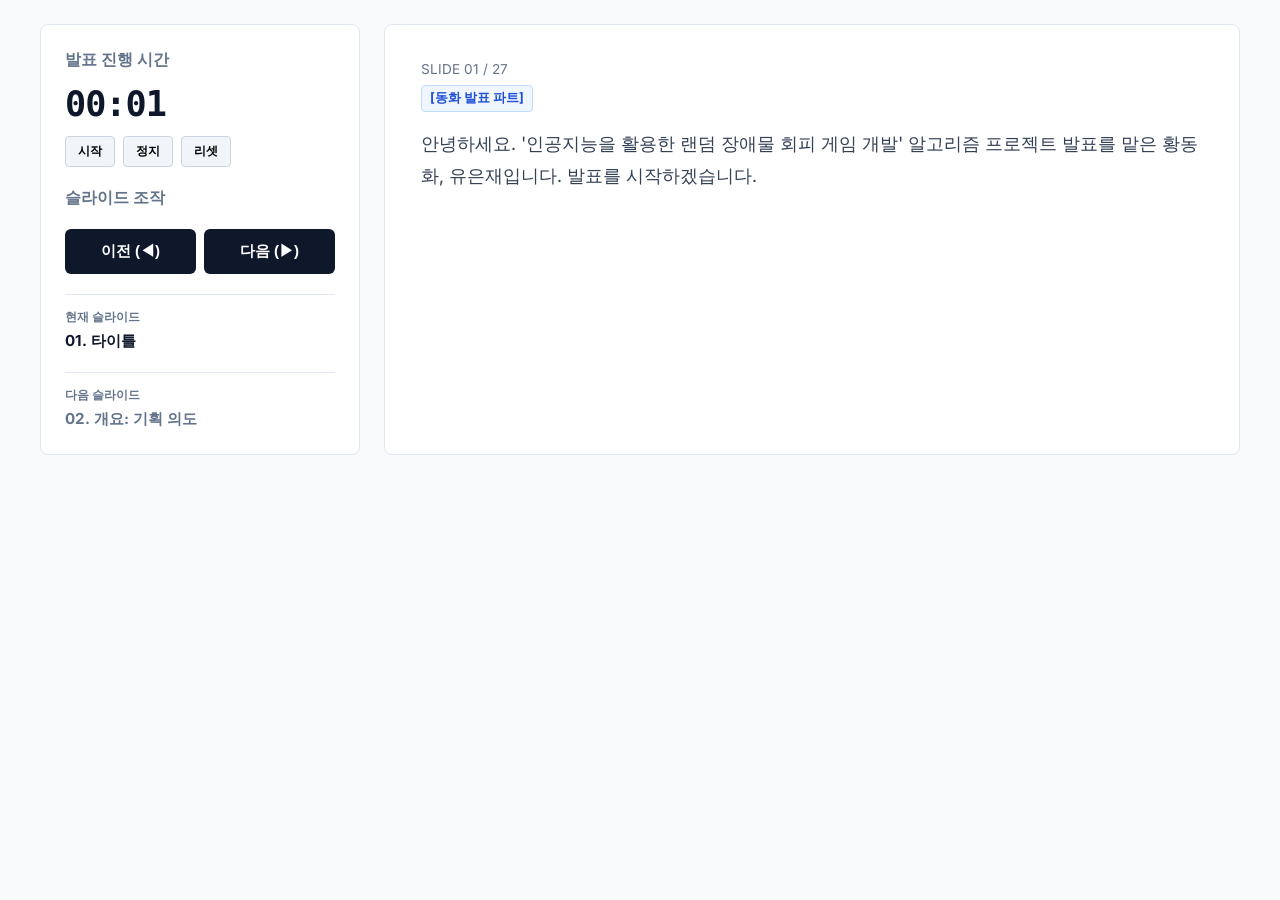
==== presenter.html @ 84d3e699 "feat: add presenter mode with dual-window synchronization and slide script" ====
<!DOCTYPE html>
<html lang="ko">
<head>
    <meta charset="UTF-8">
    <meta name="viewport" content="width=device-width, initial-scale=1.0">
    <title>발표자 모드 (Presenter View) - 2026 알고리즘 프로젝트</title>
    <link rel="stylesheet" href="styles.css">
    <link rel="preconnect" href="https://fonts.googleapis.com">
    <link rel="preconnect" href="https://fonts.gstatic.com" crossorigin>
    <link href="https://fonts.googleapis.com/css2?family=Inter:wght@400;600;700;850&display=swap" rel="stylesheet">
    <style>
        body {
            background-color: #f8fafc;
            color: #0f172a;
            overflow: auto;
            height: auto;
            display: block;
            padding: 24px;
        }
        .presenter-layout {
            display: grid;
            grid-template-columns: 320px 1fr;
            gap: 24px;
            max-width: 1200px;
            margin: 0 auto;
        }
        .control-panel {
            background: #ffffff;
            border: 1px solid #e2e8f0;
            border-radius: 8px;
            padding: 24px;
            position: sticky;
            top: 24px;
            height: fit-content;
        }
        .notes-panel {
            background: #ffffff;
            border: 1px solid #e2e8f0;
            border-radius: 8px;
            padding: 36px;
        }
        .timer-box {
            font-size: 2.2rem;
            font-weight: 850;
            letter-spacing: -1px;
            margin: 12px 0;
            font-family: monospace;
            color: #0f172a;
        }
        .timer-controls {
            display: flex;
            gap: 8px;
            margin-bottom: 20px;
        }
        .timer-btn {
            background: #f1f5f9;
            border: 1px solid #cbd5e1;
            padding: 6px 12px;
            font-size: 0.75rem;
            font-weight: 600;
            border-radius: 4px;
            cursor: pointer;
        }
        .timer-btn:hover {
            background: #e2e8f0;
        }
        .slide-navigator {
            display: grid;
            grid-template-columns: 1fr 1fr;
            gap: 8px;
            margin-top: 20px;
        }
        .nav-btn-pres {
            padding: 12px;
            font-size: 0.95rem;
            font-weight: bold;
            background: #0f172a;
            color: #ffffff;
            border: none;
            border-radius: 6px;
            cursor: pointer;
        }
        .nav-btn-pres:hover {
            background: #1e293b;
        }
        .preview-box {
            margin-top: 20px;
            padding-top: 15px;
            border-top: 1px solid #e2e8f0;
        }
        .preview-title {
            font-size: 0.72rem;
            font-weight: 700;
            color: #64748b;
            text-transform: uppercase;
            margin-bottom: 6px;
        }
        .preview-content {
            font-size: 0.95rem;
            font-weight: 700;
        }
        .speaker-badge {
            display: inline-block;
            padding: 4px 8px;
            border-radius: 4px;
            font-size: 0.8rem;
            font-weight: bold;
            margin-bottom: 15px;
        }
        .badge-donghwa {
            background: #eff6ff;
            color: #1d4ed8;
            border: 1px solid #bfdbfe;
        }
        .badge-eunjae {
            background: #faf5ff;
            color: #6b21a8;
            border: 1px solid #e9d5ff;
        }
        .script-content {
            font-size: 1.15rem;
            line-height: 1.75;
            color: #334155;
            white-space: pre-wrap;
        }
        .script-slide-num {
            font-size: 0.85rem;
            color: #64748b;
            margin-bottom: 8px;
        }
    </style>
</head>
<body>

    <div class="presenter-layout">
        
        <!-- Controls & Timer Panel -->
        <aside class="control-panel">
            <h2 style="font-size: 1rem; color: #64748b;">발표 진행 시간</h2>
            <div class="timer-box" id="elapsed-time">00:00</div>
            <div class="timer-controls">
                <button class="timer-btn" id="start-timer-btn">시작</button>
                <button class="timer-btn" id="stop-timer-btn">정지</button>
                <button class="timer-btn" id="reset-timer-btn">리셋</button>
            </div>

            <h2 style="font-size: 1rem; color: #64748b; margin-top: 20px;">슬라이드 조작</h2>
            <div class="slide-navigator">
                <button class="nav-btn-pres" id="pres-prev-btn">이전 (◀)</button>
                <button class="nav-btn-pres" id="pres-next-btn">다음 (▶)</button>
            </div>

            <div class="preview-box">
                <div class="preview-title">현재 슬라이드</div>
                <div class="preview-content" id="curr-slide-name">01. 타이틀</div>
            </div>
            
            <div class="preview-box">
                <div class="preview-title">다음 슬라이드</div>
                <div class="preview-content" id="next-slide-name" style="color: #64748b;">02. 개요: 기획 의도</div>
            </div>
        </aside>

        <!-- Script / Script Panel -->
        <main class="notes-panel">
            <div class="script-slide-num" id="script-slide-idx">SLIDE 01 / 27</div>
            <div id="speaker-badge-container">
                <span class="speaker-badge badge-donghwa">[동화 발표 파트]</span>
            </div>
            <div class="script-content" id="speaker-script">
                대본을 읽어오는 중입니다...
            </div>
        </main>

    </div>

    <script>
        // Slides titles and speaker notes mapping
        const slideNotes = [
            {
                title: "01. 타이틀",
                speaker: "동화",
                script: "안녕하세요. '인공지능을 활용한 랜덤 장애물 회피 게임 개발' 알고리즘 프로젝트 발표를 맡은 황동화, 유은재입니다. 발표를 시작하겠습니다."
            },
            {
                title: "02. 개요: 기획 의도",
                speaker: "은재",
                script: "본 프로젝트는 학교 일상에서 영감을 얻었습니다. 많은 학생들이 붐비는 복도를 뚫고 목적지인 급식실로 달려가는 3D 러닝 회피 게임을 기획하게 되었습니다."
            },
            {
                title: "03. 개요: 메인 테마",
                speaker: "은재",
                script: "게임의 메인 기믹은 확률 기반으로 동작하는 NPC 학생들입니다. 고정형 장애물이 설치된 단조로운 레이스와 달리 실시간으로 횡단 경로를 틀어 플레이어의 주행을 가로막는 특징이 있습니다."
            },
            {
                title: "04. 개요: 선정 이유",
                speaker: "동화",
                script: "저희가 평소 좋아하고 즐겼던 '쿠키런'의 속도감 있는 스피드 제어감을 3D 환경에서 재현하고자 했습니다. 또한 비교적 공간 디자인 난이도가 익숙한 실제 학교 빌딩 구조를 모티브 삼아 친밀감을 올렸습니다."
            },
            {
                title: "05. 개요: 인게임 샷",
                speaker: "동화",
                script: "실제 구현된 3D 씬 빌드 샷입니다. 속도가 가속될수록 카메라 시야각(FOV)을 부드럽게 팽창시켜 씬 내에서의 극적인 속도감을 끌어냈습니다."
            },
            {
                title: "06. 설계: 모듈 구조",
                speaker: "은재",
                script: "전체 시스템 구조도입니다. 개발 결합도를 과감히 낮춰, 각 동작 모듈(플레이어 제어, NPC AI, 카메라 쉐이크, 파일 세이브)이 이벤트를 통해 비동기로 상호작용하도록 설계했습니다."
            },
            {
                title: "07. 설계: 주요 시스템",
                speaker: "동화",
                script: "플레이어 컨트롤러는 감도 값에 마우스 축을 연동했고, 볼륨 감도 등은 PlayerPrefs에 영구 저장되게 래핑했습니다. 카메라 역시 플레이어 속도를 관찰하여 FOV 가감속을 유연히 처리합니다."
            },
            {
                title: "08. 설계: 로직 흐름",
                speaker: "은재",
                script: "실제 전체 프레임 구동 로직입니다. 씬 내 설정창 UI가 활성화되어 있는 동안에는 사용자의 좌우/점프 인풋 입력을 차단해 안정성을 높였습니다."
            },
            {
                title: "09. 구조: 타이머 관리",
                speaker: "은재",
                script: "무거운 유한상태머신(FSM) 모듈을 정의하지 않았습니다. 대신 무적 시간이나 감속 디버프 주기를 float 변수로 매 프레임 deltaTime을 차감해 연산 연산 부담을 최소화했습니다."
            },
            {
                title: "10. 구조: AABB 충돌",
                speaker: "동화",
                script: "좌우 정렬된 3D 정육면체 충돌 판정인 AABB 기법을 탑재한 Unity BoxCollider를 적극 활용했습니다. 플레이어와 NPC 학생 간의 정확한 중첩 오버랩 연산을 실시간 수행합니다."
            },
            {
                title: "11. 구조: 가중치 행동 선택",
                speaker: "은재",
                script: "NPC들의 불규칙 무작위 배회를 위해 확률 가중치 행동 선택 방식을 적용했습니다. 특정 타이머 만료 주기에 다다를 때마다 내부 난수를 생성해 직진, 멈춤, 좌회전, 우회전 행동을 확률에 의거해 연산합니다."
            },
            {
                title: "12. 구조: 선형 보간 (Lerp)",
                speaker: "은재",
                script: "목표 좌표가 갱신됐을 때 적 오브젝트가 워프(텔레포트)되는 어색한 움직임을 개선하기 위해 Vector3.Lerp를 매 프레임 보간하여 부드럽고 자연스럽게 활보하도록 평활화했습니다."
            },
            {
                title: "13. 알고리즘: BFS 개요",
                speaker: "은재",
                script: "NPC가 복도 끝 사물함이나 방 벽 등의 벽면에 막혀 가만히 멈춰 서 있는 오작동을 차단하기 위해 격자 상에서 목적지까지 최단 경로를 우회해 탐색하는 BFS 알고리즘을 뼈대로 삼았습니다."
            },
            {
                title: "14. 알고리즘: 좌표 변환",
                speaker: "은재",
                script: "3D 월드 상의 실수형 벡터를 WorldToCell 정수형 인덱스로 매핑해 BFS를 연산한 다음, 산출된 최단경로 좌표들을 다시 CellToWorld를 이용해 월드 실수 waypoint로 되돌려 주행합니다."
            },
            {
                title: "15. 알고리즘: 다이어그램",
                speaker: "은재",
                script: "복도의 벽 인덱스를 bfsObstacles에 사전 등록하여 큐에 인접 노드를 집어넣는 도중 충돌 벽면을 스스로 인식하고 비껴 나가는 BFS 알고리즘의 진행 양상을 묘사한 흐름도입니다."
            },
            {
                title: "16. BFS 시뮬레이션",
                speaker: "은재",
                script: "실제 유니티 C# BFS 로직과 완전히 정렬되도록 작성한 실시간 자바스크립트 BFS 길찾기 시뮬레이션입니다. 목표를 재설정하면 장애물 벽을 피해 실시간으로 경로를 구축해 나가는 모습을 볼 수 있습니다."
            },
            {
                title: "17. 코드: Obstacle.cs",
                speaker: "은재",
                script: "Obstacle.cs 스크립트의 BFS 구현 부분입니다. 선입선출 구조의 큐(Queue)와 부모 추적용 Dictionary를 매칭하여 최단 경로 역추적 루프를 안정적으로 완결지었습니다."
            },
            {
                title: "18. 코드: Spawner.cs",
                speaker: "은재",
                script: "스포너 소스입니다. IsFarEnough 계산을 태워 새로이 스폰될 NPC 좌표와 이미 기존에 씬 내에 안착한 NPC들의 거리 제곱(sqrMagnitude)을 비교해 지나치게 오밀조밀 모이지 않게 차단합니다."
            },
            {
                title: "19. 코드: Player.cs",
                speaker: "동화",
                script: "플레이어 제어부 소스입니다. 충돌 시 hitCooldownTimer를 가동하여 연쇄 충돌 다단 피격을 원천 방지하고, 피격 충돌 시 카메라 진동 연출 함수를 호출하도록 결합했습니다."
            },
            {
                title: "20. 코드: FollowCamera.cs",
                speaker: "동화",
                script: "카메라 쉐이크 소스입니다. 단순 랜덤 오프셋은 미려하지 못하므로, 수학적으로 파동이 연속되는 PerlinNoise를 x, y 축에 조합해 타격 시 강하고 부드러운 카메라 진동 효과를 얻었습니다."
            },
            {
                title: "21. 카메라/피격 연출",
                speaker: "동화",
                script: "카메라 연출 테스트 샌드박스입니다. 가로 슬라이더를 올리면 시야각이 조절되는 입체적인 원근 스케일링을 미리 볼 수 있으며 충돌 트리거를 구동해 PerlinNoise 스크린 쉐이킹을 체험할 수 있습니다."
            },
            {
                title: "22. 분석: 동적 LERP",
                speaker: "은재",
                script: "알고리즘 분석 결과입니다. 무작위 타겟 가중치에 매끄러운 선형 LERP 보간을 가미한 결과, NPC 학생들이 플레이어가 달리는 메인 복도 한가운데로 불쑥 끼어드는 고도의 심리 주행 패턴을 완성했습니다."
            },
            {
                title: "23. 분석: 리플레이 가치",
                speaker: "은재",
                script: "게임 오버되어 스테이지를 리셋할 때마다 수십 개 NPC의 동작 루트가 실시간 다르게 재생성되므로, 주행 라인을 통째로 외워서 클리어하는 암기식 주행 지루함을 없애고 리플레이 가치를 높였습니다."
            },
            {
                title: "24. 분석: 플로우차트",
                speaker: "은재",
                script: "전체 프로그램 구동 플로우 차트입니다. 인풋 센싱부터 시작해 가속도, 피격 감속, 충돌, 라이프 감소, 사망 코루틴까지 엄밀하게 제어 흐름이 순환됩니다."
            },
            {
                title: "25. 소감: 팀원 소감",
                speaker: "은재/동화",
                script: "유은재: 유니티 3D 맵 빌드 공간 구조와 컴포넌트 생태계를 배운 유익한 시간이었습니다.\n황동화: 3D 캐릭터 모델과 복합 Animator 상태들이 코드와 맞물려 자연스레 CrossFade 연출을 뽑아내는 실체가 매우 신기했습니다."
            },
            {
                title: "26. 소감: 역할 분담",
                speaker: "동화/은재",
                script: "황동화는 맵 디자인 빌드와 플레이어 및 카메라 컨트롤러 쉐이크 물리 연산 코드를, 유은재는 맵 디자인 및 NPC BFS 최단 경로 알고리즘, 세이브 시스템, 그리고 최종 보고서 기술문서 구축을 완결했습니다."
            },
            {
                title: "27. 부록: AI 활용 & 저장소",
                speaker: "동화",
                script: "마우스 방향 회전 보정 및 유니티 Animator의 루트 모션 오버라이드 각도 버그 등 분석적인 디버깅 국면에서 AI의 탐색력을 큰 보조로 활용했습니다. 이상으로 발표를 마치겠습니다. 감사합니다."
            }
        ];

        // Communication channel
        const channel = new BroadcastChannel('presentation_channel');
        let currentSlideIdx = 0;

        function updatePresenterSlide(index) {
            if (index < 0 || index >= slideNotes.length) return;
            currentSlideIdx = index;
            
            const currentSlide = slideNotes[index];
            const nextSlide = slideNotes[index + 1] || { title: "발표 종료", speaker: "-", script: "-" };
            
            // UI updates
            document.getElementById('script-slide-idx').textContent = `SLIDE ${String(index + 1).padStart(2, '0')} / ${slideNotes.length}`;
            document.getElementById('curr-slide-name').textContent = currentSlide.title;
            document.getElementById('next-slide-name').textContent = nextSlide.title;
            document.getElementById('speaker-script').textContent = currentSlide.script;
            
            // Speaker badge update
            const badgeContainer = document.getElementById('speaker-badge-container');
            badgeContainer.innerHTML = '';
            
            const speakers = currentSlide.speaker.split('/');
            speakers.forEach(sp => {
                const badge = document.createElement('span');
                badge.className = `speaker-badge ${sp === '동화' ? 'badge-donghwa' : 'badge-eunjae'}`;
                badge.textContent = `[${sp} 발표 파트]`;
                badgeContainer.appendChild(badge);
            });
        }

        // Listener for change slide broadcasts from the main deck
        channel.onmessage = (event) => {
            if (event.data && typeof event.data.slideIndex === 'number') {
                updatePresenterSlide(event.data.slideIndex);
            }
        };

        // Click nav controls (Send messages back to the main deck window)
        document.getElementById('pres-prev-btn').addEventListener('click', () => {
            channel.postMessage({ action: 'prev' });
        });

        document.getElementById('pres-next-btn').addEventListener('click', () => {
            channel.postMessage({ action: 'next' });
        });

        // Keyboard navigation support in Presenter Window
        document.addEventListener('keydown', (e) => {
            if (e.key === 'ArrowRight' || e.key === ' ' || e.key === 'PageDown') {
                channel.postMessage({ action: 'next' });
            } else if (e.key === 'ArrowLeft' || e.key === 'PageUp') {
                channel.postMessage({ action: 'prev' });
            }
        });

        // Timer System
        let timerStart = 0;
        let timerInterval = null;
        let elapsed = 0;

        function startTimer() {
            if (timerInterval) return;
            timerStart = Date.now() - elapsed;
            timerInterval = setInterval(() => {
                elapsed = Date.now() - timerStart;
                const totalSec = Math.floor(elapsed / 1000);
                const min = Math.floor(totalSec / 60);
                const sec = totalSec % 60;
                document.getElementById('elapsed-time').textContent = 
                    `${String(min).padStart(2, '0')}:${String(sec).padStart(2, '0')}`;
            }, 250);
        }

        function stopTimer() {
            clearInterval(timerInterval);
            timerInterval = null;
        }

        function resetTimer() {
            stopTimer();
            elapsed = 0;
            document.getElementById('elapsed-time').textContent = "00:00";
        }

        document.getElementById('start-timer-btn').addEventListener('click', startTimer);
        document.getElementById('stop-timer-btn').addEventListener('click', stopTimer);
        document.getElementById('reset-timer-btn').addEventListener('click', resetTimer);

        // Initial setup request to main slide deck
        channel.postMessage({ action: 'request_current' });

        // Default start slide 1
        updatePresenterSlide(0);
        startTimer();
    </script>
</body>
</html>
---- styles.css ----
:root {
    --bg-dark: #f8fafc;
    --bg-panel: #ffffff;
    --bg-card: #ffffff;
    --border-color: #e2e8f0;
    --border-glow: #cbd5e1;
    --text-primary: #0f172a;
    --text-secondary: #334155;
    --text-muted: #64748b;
    --accent-cyan: #0284c7;
    --accent-blue: #2563eb;
    --accent-purple: #7c3aed;
    --accent-red: #dc2626;
    --accent-gold: #d97706;
    --gradient-primary: linear-gradient(135deg, #2563eb 0%, #0284c7 100%);
    --gradient-purple: linear-gradient(135deg, #7c3aed 0%, #a855f7 100%);
    --font-family: 'Inter', -apple-system, BlinkMacSystemFont, 'Segoe UI', Roboto, sans-serif;
}

* {
    margin: 0;
    padding: 0;
    box-sizing: border-box;
}

body {
    background-color: var(--bg-dark);
    color: var(--text-primary);
    font-family: var(--font-family);
    overflow: hidden;
    height: 100vh;
    display: flex;
}

/* Layout */
.app-container {
    display: flex;
    width: 100vw;
    height: 100vh;
    position: relative;
}

/* Sidebar slide selector list */
.sidebar {
    width: 280px;
    background: var(--bg-panel);
    border-right: 1px solid var(--border-color);
    display: flex;
    flex-direction: column;
    z-index: 10;
    transition: transform 0.3s ease;
}

.sidebar.hidden {
    transform: translateX(-280px);
    position: absolute;
}

.sidebar-header {
    padding: 24px;
    border-bottom: 1px solid var(--border-color);
}

.sidebar-title {
    font-size: 1.1rem;
    font-weight: 800;
    color: var(--text-primary);
    letter-spacing: -0.3px;
}

.sidebar-subtitle {
    font-size: 0.78rem;
    color: var(--text-muted);
    margin-top: 4px;
}

.slide-list {
    flex: 1;
    overflow-y: auto;
    padding: 12px;
}

.slide-item {
    display: flex;
    align-items: center;
    padding: 10px 12px;
    border-radius: 6px;
    cursor: pointer;
    margin-bottom: 4px;
    transition: all 0.15s ease;
    border: 1px solid transparent;
}

.slide-item:hover {
    background: #f1f5f9;
}

.slide-item.active {
    background: #f1f5f9;
    border-color: var(--border-color);
}

.slide-item-num {
    font-size: 0.75rem;
    font-weight: 700;
    color: var(--text-muted);
    width: 22px;
    height: 22px;
    border-radius: 4px;
    background: #e2e8f0;
    display: flex;
    align-items: center;
    justify-content: center;
    margin-right: 12px;
}

.slide-item.active .slide-item-num {
    background: var(--text-primary);
    color: #ffffff;
}

.slide-item-title {
    font-size: 0.85rem;
    font-weight: 500;
    color: var(--text-secondary);
    white-space: nowrap;
    overflow: hidden;
    text-overflow: ellipsis;
    flex: 1;
}

.slide-item.active .slide-item-title {
    color: var(--text-primary);
    font-weight: 600;
}

.sidebar-footer {
    padding: 16px 24px;
    border-top: 1px solid var(--border-color);
    font-size: 0.75rem;
    color: var(--text-muted);
    display: flex;
    justify-content: space-between;
}

/* Presentation Main Area */
.presentation-area {
    flex: 1;
    display: flex;
    flex-direction: column;
    position: relative;
    overflow: hidden;
}

.presentation-header {
    height: 60px;
    padding: 0 40px;
    display: flex;
    align-items: center;
    justify-content: space-between;
    border-bottom: 1px solid var(--border-color);
    background: #ffffff;
    z-index: 5;
}

.header-left {
    display: flex;
    align-items: center;
    gap: 12px;
}

.toggle-sidebar-btn {
    background: none;
    border: none;
    color: var(--text-secondary);
    cursor: pointer;
    font-size: 1.1rem;
    padding: 6px;
    border-radius: 4px;
    transition: all 0.15s;
    display: flex;
    align-items: center;
}

.toggle-sidebar-btn:hover {
    background: #f1f5f9;
    color: var(--text-primary);
}

.presentation-title {
    font-size: 0.9rem;
    font-weight: 600;
    color: var(--text-primary);
}

.header-right {
    display: flex;
    align-items: center;
    gap: 8px;
}

.header-btn {
    background: #ffffff;
    border: 1px solid var(--border-color);
    color: var(--text-secondary);
    padding: 6px 12px;
    border-radius: 6px;
    font-size: 0.8rem;
    font-weight: 600;
    cursor: pointer;
    transition: all 0.15s;
    display: flex;
    align-items: center;
    gap: 6px;
}

.header-btn:hover {
    background: #f8fafc;
    color: var(--text-primary);
    border-color: #cbd5e1;
}

.header-btn.active {
    background: var(--text-primary);
    color: #ffffff;
    border: none;
}

/* Slides Content Container */
.slides-container {
    flex: 1;
    position: relative;
    display: flex;
    align-items: center;
    justify-content: center;
    padding: 40px;
}

.slide {
    position: absolute;
    width: 100%;
    height: 100%;
    max-width: 1000px;
    max-height: 560px;
    background: #ffffff;
    border: 1px solid var(--border-color);
    border-radius: 12px;
    display: flex;
    flex-direction: column;
    padding: 48px;
    opacity: 0;
    pointer-events: none;
    transform: scale(0.985);
    transition: all 0.25s ease-out;
    box-shadow: 0 4px 24px rgba(15, 23, 42, 0.04);
    overflow: hidden;
}

.slide.active {
    opacity: 1;
    pointer-events: auto;
    transform: scale(1);
}

/* Slide Header & Titles */
.slide-header {
    margin-bottom: 24px;
}

.slide-category {
    font-size: 0.72rem;
    font-weight: 700;
    color: var(--accent-blue);
    text-transform: uppercase;
    letter-spacing: 1.5px;
    margin-bottom: 6px;
    display: inline-block;
}

.slide-title {
    font-size: 2rem;
    font-weight: 800;
    color: var(--text-primary);
    letter-spacing: -0.5px;
    line-height: 1.25;
}

.slide-subtitle-desc {
    font-size: 1rem;
    color: var(--text-secondary);
    margin-top: 6px;
}

/* Common Layout Helpers inside slides */
.grid-2 {
    display: grid;
    grid-template-columns: 1fr 1fr;
    gap: 36px;
    align-items: center;
    height: 100%;
}

.grid-3 {
    display: grid;
    grid-template-columns: 1fr 1fr 1fr;
    gap: 20px;
    height: 100%;
}

.flex-center {
    display: flex;
    flex-direction: column;
    justify-content: center;
    align-items: center;
    text-align: center;
    height: 100%;
}

/* Slide Cover Specific */
.cover-layout {
    display: flex;
    flex-direction: column;
    justify-content: space-between;
    height: 100%;
}

.cover-header {
    display: flex;
    align-items: center;
    justify-content: space-between;
    border-bottom: 1px solid var(--border-color);
    padding-bottom: 16px;
}

.cover-badge {
    border: 1px solid var(--text-primary);
    padding: 4px 10px;
    border-radius: 4px;
    font-size: 0.72rem;
    font-weight: 700;
    color: var(--text-primary);
    text-transform: uppercase;
}

.cover-body {
    margin: 50px 0;
}

.cover-title {
    font-size: 3rem;
    font-weight: 850;
    line-height: 1.2;
    color: var(--text-primary);
    letter-spacing: -1px;
}

.cover-subtitle {
    font-size: 1.35rem;
    font-weight: 500;
    margin-top: 12px;
    color: var(--text-secondary);
}

.cover-footer {
    display: flex;
    justify-content: space-between;
    align-items: flex-end;
    border-top: 1px solid var(--border-color);
    padding-top: 20px;
}

.author-info {
    display: flex;
    gap: 32px;
}

.author-box {
    display: flex;
    flex-direction: column;
    gap: 2px;
}

.author-role {
    font-size: 0.65rem;
    text-transform: uppercase;
    color: var(--text-muted);
    letter-spacing: 0.5px;
}

.author-name {
    font-size: 0.95rem;
    font-weight: 700;
    color: var(--text-primary);
}

/* Spacious, clean paragraphs & concepts */
.clean-concept-box {
    padding: 4px 0;
}

.clean-concept-title {
    font-size: 1.25rem;
    font-weight: 700;
    color: var(--text-primary);
    margin-bottom: 10px;
}

.clean-concept-text {
    font-size: 1rem;
    line-height: 1.6;
    color: var(--text-secondary);
}

.clean-quote-box {
    border-left: 3px solid var(--text-primary);
    padding: 12px 20px;
    background: #f8fafc;
    border-radius: 0 6px 6px 0;
    margin-top: 16px;
    font-size: 0.95rem;
    line-height: 1.5;
    color: var(--text-secondary);
}

/* Info card styling adjustments for space */
.info-card {
    background: var(--bg-card);
    border: 1px solid var(--border-color);
    border-radius: 8px;
    padding: 24px;
}

.info-card-header {
    display: flex;
    align-items: center;
    gap: 10px;
    margin-bottom: 12px;
}

.info-card-icon {
    width: 36px;
    height: 36px;
    border-radius: 6px;
    background: #f1f5f9;
    display: flex;
    align-items: center;
    justify-content: center;
    color: var(--text-primary);
    font-size: 1.1rem;
    font-weight: bold;
}

.icon-purple, .icon-gold, .icon-red {
    background: #f1f5f9;
    color: var(--text-primary);
}

.info-card-title {
    font-size: 1.05rem;
    font-weight: 700;
}

.info-card-desc {
    font-size: 0.9rem;
    color: var(--text-secondary);
    line-height: 1.5;
}

/* Code viewer */
.code-viewer {
    display: flex;
    flex-direction: column;
    background: #f8fafc;
    border: 1px solid var(--border-color);
    border-radius: 8px;
    height: 100%;
    overflow: hidden;
}

.code-tabs {
    display: flex;
    background: #f1f5f9;
    border-bottom: 1px solid var(--border-color);
    padding: 0 8px;
}

.code-tab {
    background: none;
    border: none;
    color: var(--text-muted);
    padding: 10px 14px;
    font-size: 0.72rem;
    font-weight: 600;
    cursor: pointer;
    border-bottom: 2px solid transparent;
    transition: all 0.1s;
    font-family: monospace;
}

.code-tab:hover {
    color: var(--text-primary);
}

.code-tab.active {
    color: var(--text-primary);
    border-bottom-color: var(--text-primary);
}

.code-container {
    flex: 1;
    overflow: auto;
    padding: 16px;
    font-family: 'Consolas', 'Courier New', Courier, monospace;
    font-size: 0.78rem;
    line-height: 1.45;
}

.code-container pre {
    margin: 0;
    white-space: pre-wrap;
    word-break: break-all;
}

.code-highlight {
    color: #0f172a;
}

.code-keyword { color: #0550ae; font-weight: 600; }
.code-type { color: #cf222e; }
.code-method { color: #8250df; }
.code-comment { color: #6e7781; font-style: italic; }
.code-string { color: #0a3069; }
.code-number { color: #0550ae; }

.code-annotation {
    background: #f8fafc;
    border-left: 3px solid var(--text-primary);
    padding: 14px 18px;
    border-radius: 0 6px 6px 0;
    font-size: 0.9rem;
    line-height: 1.5;
    color: var(--text-secondary);
}

.code-annotation strong {
    color: var(--text-primary);
}

/* Bullet list */
.bullet-list {
    list-style: none;
}

.bullet-list li {
    position: relative;
    padding-left: 20px;
    margin-bottom: 14px;
    font-size: 0.95rem;
    line-height: 1.5;
    color: var(--text-secondary);
}

.bullet-list li strong {
    color: var(--text-primary);
    display: inline;
    font-weight: 700;
}

.bullet-list li strong::after {
    content: " — ";
    color: var(--text-muted);
}

.bullet-list li::before {
    content: "";
    position: absolute;
    left: 0;
    top: 7px;
    width: 6px;
    height: 6px;
    border-radius: 50%;
    background: var(--text-primary);
}

.bullet-list.purple li::before {
    background: var(--text-primary);
}

/* Slide Visual image */
.slide-visual-wrapper {
    width: 100%;
    height: 100%;
    max-height: 380px;
    border-radius: 8px;
    overflow: hidden;
    border: 1px solid var(--border-color);
    position: relative;
    background: #f8fafc;
}

.slide-image {
    width: 100%;
    height: 100%;
    object-fit: cover;
}

.image-overlay-caption {
    position: absolute;
    bottom: 0;
    left: 0;
    width: 100%;
    padding: 12px 16px;
    background: linear-gradient(transparent, rgba(15, 23, 42, 0.85));
    font-size: 0.8rem;
    color: #ffffff;
}

/* Interactive Simulator: BFS Grid */
.sim-container {
    background: #ffffff;
    border: 1px solid var(--border-color);
    border-radius: 12px;
    padding: 16px;
    display: flex;
    flex-direction: column;
    height: 100%;
    position: relative;
}

.sim-controls {
    display: flex;
    flex-wrap: wrap;
    gap: 8px;
    margin-bottom: 12px;
    align-items: center;
}

.sim-btn {
    background: #ffffff;
    border: 1px solid var(--border-color);
    color: var(--text-primary);
    padding: 6px 14px;
    border-radius: 4px;
    font-size: 0.78rem;
    cursor: pointer;
    font-weight: 600;
    transition: all 0.1s;
    display: flex;
    align-items: center;
    gap: 4px;
}

.sim-btn:hover {
    background: #f8fafc;
    border-color: #cbd5e1;
}

.sim-btn.primary {
    background: var(--text-primary);
    color: #ffffff;
    border: none;
}

.sim-btn.primary:hover {
    background: #1e293b;
}

.sim-canvas-wrapper {
    flex: 1;
    position: relative;
    border-radius: 6px;
    overflow: hidden;
    border: 1px solid var(--border-color);
    background: #f8fafc;
    min-height: 280px;
}

.sim-canvas {
    width: 100%;
    height: 100%;
    display: block;
}

.sim-status {
    position: absolute;
    bottom: 8px;
    left: 8px;
    background: rgba(15, 23, 42, 0.9);
    padding: 4px 10px;
    border-radius: 4px;
    font-size: 0.72rem;
    font-family: monospace;
    color: #ffffff;
}

/* Interactive Simulator: Camera zoom & shake */
.camera-sim-wrapper {
    display: flex;
    flex-direction: column;
    gap: 16px;
    height: 100%;
    justify-content: center;
}

.camera-screen-box {
    width: 100%;
    height: 240px;
    background: #f8fafc;
    border-radius: 12px;
    border: 1px solid var(--border-color);
    position: relative;
    overflow: hidden;
    display: flex;
    align-items: center;
    justify-content: center;
}

.camera-screen-content {
    width: 100%;
    height: 100%;
    position: relative;
    display: flex;
    align-items: center;
    justify-content: center;
    transition: transform 0.05s ease;
}

.speed-lines {
    position: absolute;
    width: 100%;
    height: 100%;
    top: 0;
    left: 0;
    pointer-events: none;
    opacity: 0;
    transition: opacity 0.3s ease;
    background: radial-gradient(circle, transparent 40%, rgba(15,23,42,0.03) 70%, rgba(15,23,42,0.08) 100%);
}

.camera-hud {
    position: absolute;
    top: 12px;
    left: 12px;
    font-family: monospace;
    font-size: 0.72rem;
    color: var(--text-primary);
    display: flex;
    flex-direction: column;
    gap: 2px;
    background: #ffffff;
    padding: 4px 8px;
    border-radius: 4px;
    border: 1px solid var(--border-color);
}

.camera-hud-item span {
    font-weight: 700;
}

.camera-hearts {
    position: absolute;
    top: 12px;
    right: 12px;
    display: flex;
    gap: 4px;
}

.heart-icon {
    width: 16px;
    height: 16px;
    background: #ef4444;
    clip-path: path('M12 4.419c-2.826-5.695-11.999-4.064-11.999 3.27 0 7.27 9.903 10.938 11.999 12.311 2.096-1.373 11.999-5.041 11.999-12.311 0-7.334-9.173-8.965-11.999-3.27z');
    transform: scale(0.7);
    transform-origin: center;
    transition: all 0.2s ease;
}

.heart-icon.lost {
    background: #e2e8f0;
}

.camera-scene-elements {
    display: flex;
    flex-direction: column;
    align-items: center;
    gap: 15px;
    transform: perspective(300px) rotateX(40deg) scale(1.1);
    transform-origin: center;
    transition: transform 0.4s ease;
}

.camera-track {
    width: 180px;
    height: 300px;
    background: #f1f5f9;
    border-left: 2px solid var(--text-primary);
    border-right: 2px solid var(--text-primary);
    position: absolute;
    bottom: -60px;
    display: flex;
    justify-content: center;
    overflow: hidden;
}

.camera-player {
    width: 24px;
    height: 24px;
    background: var(--text-primary);
    border-radius: 50%;
    position: absolute;
    bottom: 50px;
    z-index: 2;
    transition: all 0.2s;
}

.camera-obstacle-obj {
    width: 20px;
    height: 20px;
    background: #cbd5e1;
    border: 2px solid var(--text-primary);
    border-radius: 4px;
    position: absolute;
    top: 40px;
    animation: obstacleFly 2s infinite linear;
}

@keyframes obstacleFly {
    0% { top: -20px; transform: scale(0.4); }
    100% { top: 230px; transform: scale(1.2); }
}

.cam-slider-group {
    display: flex;
    flex-direction: column;
    gap: 6px;
    width: 100%;
}

.cam-slider-label {
    display: flex;
    justify-content: space-between;
    font-size: 0.82rem;
    color: var(--text-secondary);
}

.cam-slider {
    width: 100%;
    height: 4px;
    border-radius: 2px;
    outline: none;
    -webkit-appearance: none;
    background: #e2e8f0;
}

.cam-slider::-webkit-slider-thumb {
    -webkit-appearance: none;
    width: 16px;
    height: 16px;
    border-radius: 50%;
    background: var(--text-primary);
    cursor: pointer;
}

/* Controls Navigation Panel */
.navigation-controls {
    height: 72px;
    border-top: 1px solid var(--border-color);
    background: #ffffff;
    display: flex;
    align-items: center;
    justify-content: space-between;
    padding: 0 40px;
    z-index: 5;
}

.nav-buttons {
    display: flex;
    gap: 8px;
}

.nav-btn {
    background: #ffffff;
    border: 1px solid var(--border-color);
    color: var(--text-primary);
    width: 42px;
    height: 42px;
    border-radius: 50%;
    display: flex;
    align-items: center;
    justify-content: center;
    cursor: pointer;
    font-size: 1rem;
    transition: all 0.15s ease;
}

.nav-btn:hover {
    background: #f8fafc;
    border-color: #cbd5e1;
}

.nav-btn:active {
    transform: scale(0.96);
}

.nav-progress-container {
    flex: 1;
    max-width: 400px;
    display: flex;
    flex-direction: column;
    align-items: center;
    gap: 6px;
}

.nav-progress-bar-bg {
    width: 100%;
    height: 3px;
    background: #e2e8f0;
    border-radius: 2px;
    overflow: hidden;
}

.nav-progress-bar-fill {
    height: 100%;
    width: 0%;
    background: var(--text-primary);
    border-radius: 2px;
    transition: width 0.2s ease;
}

.nav-slide-counter {
    font-size: 0.78rem;
    color: var(--text-muted);
    font-weight: 600;
}

.floating-actions {
    display: flex;
    gap: 6px;
}

/* Tooltips */
[data-tooltip] {
    position: relative;
}

[data-tooltip]::after {
    content: attr(data-tooltip);
    position: absolute;
    bottom: 125%;
    left: 50%;
    transform: translateX(-50%) scale(0.97);
    background: #0f172a;
    color: #ffffff;
    padding: 6px 10px;
    border-radius: 4px;
    font-size: 0.7rem;
    white-space: nowrap;
    opacity: 0;
    pointer-events: none;
    transition: all 0.1s ease;
}

[data-tooltip]:hover::after {
    opacity: 1;
    transform: translateX(-50%) scale(1);
}

@media (max-width: 900px) {
    .sidebar {
        position: absolute;
        left: 0;
        top: 0;
        bottom: 0;
        transform: translateX(-100%);
    }
    .sidebar.visible {
        transform: translateX(0);
    }
    .grid-2 {
        grid-template-columns: 1fr;
        gap: 16px;
        overflow-y: auto;
    }
    .grid-3 {
        grid-template-columns: 1fr;
    }
    .slide {
        padding: 24px;
        max-height: 85vh;
    }
}

/* Fullscreen Mode Overrides */
.presentation-area:fullscreen {
    background-color: #ffffff;
}

.presentation-area:fullscreen .presentation-header,
.presentation-area:fullscreen .navigation-controls {
    display: none;
}

.presentation-area:fullscreen .slides-container {
    padding: 0;
    width: 100vw;
    height: 100vh;
}

.presentation-area:fullscreen .slide {
    max-width: 100vw;
    max-height: 100vh;
    width: 100vw;
    height: 100vh;
    border-radius: 0;
    border: none;
    box-shadow: none;
    padding: 80px;
}
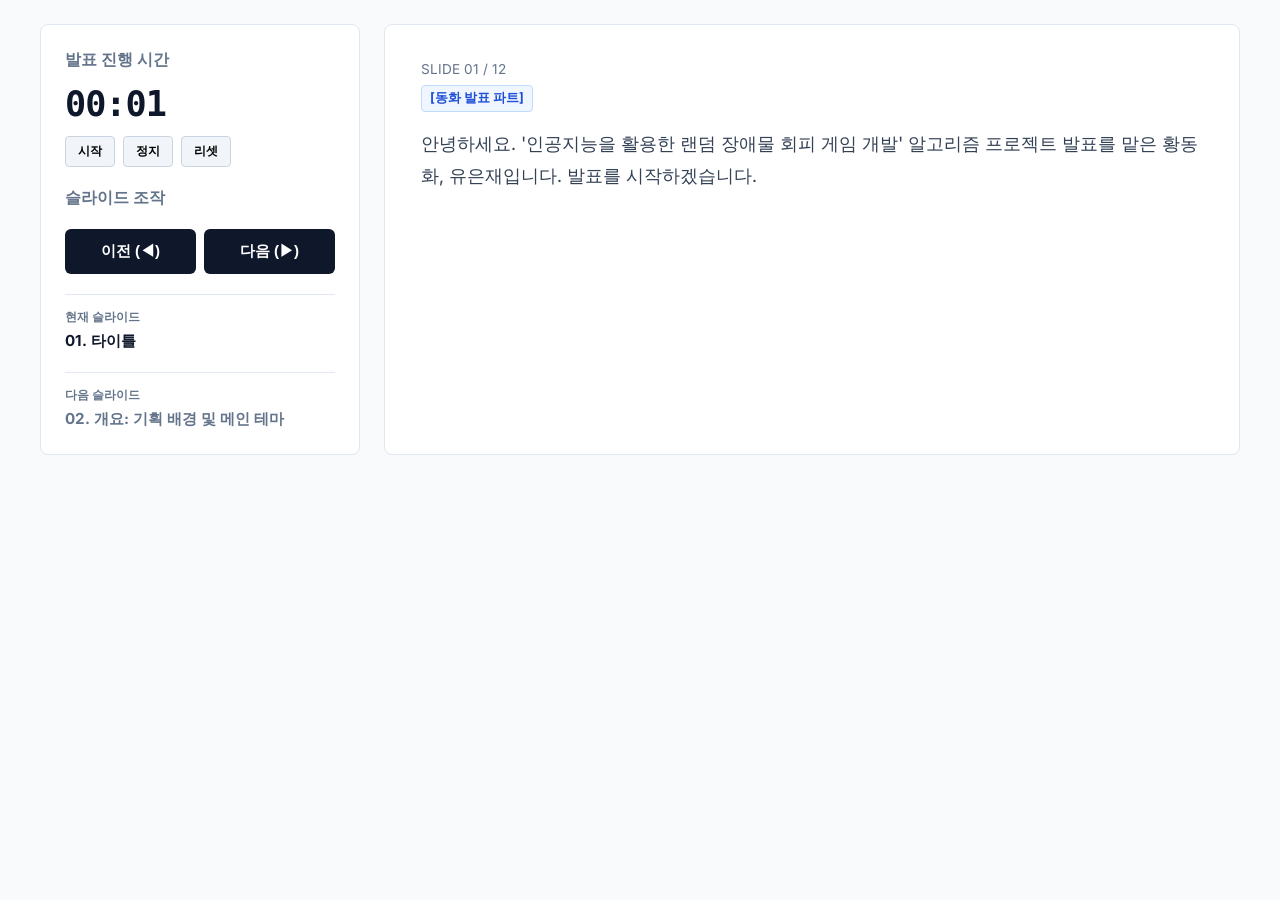
==== commit d92cf519: "feat: condense slide deck to 12 slides and update presenter scripts" ====
--- a/presenter.html
+++ b/presenter.html
@@ -163,7 +163,7 @@
 
         <!-- Script / Script Panel -->
         <main class="notes-panel">
-            <div class="script-slide-num" id="script-slide-idx">SLIDE 01 / 27</div>
+            <div class="script-slide-num" id="script-slide-idx">SLIDE 01 / 12</div>
             <div id="speaker-badge-container">
                 <span class="speaker-badge badge-donghwa">[동화 발표 파트]</span>
             </div>
@@ -183,134 +183,59 @@
                 script: "안녕하세요. '인공지능을 활용한 랜덤 장애물 회피 게임 개발' 알고리즘 프로젝트 발표를 맡은 황동화, 유은재입니다. 발표를 시작하겠습니다."
             },
             {
-                title: "02. 개요: 기획 의도",
-                speaker: "은재",
-                script: "본 프로젝트는 학교 일상에서 영감을 얻었습니다. 많은 학생들이 붐비는 복도를 뚫고 목적지인 급식실로 달려가는 3D 러닝 회피 게임을 기획하게 되었습니다."
-            },
-            {
-                title: "03. 개요: 메인 테마",
-                speaker: "은재",
-                script: "게임의 메인 기믹은 확률 기반으로 동작하는 NPC 학생들입니다. 고정형 장애물이 설치된 단조로운 레이스와 달리 실시간으로 횡단 경로를 틀어 플레이어의 주행을 가로막는 특징이 있습니다."
-            },
-            {
-                title: "04. 개요: 선정 이유",
-                speaker: "동화",
-                script: "저희가 평소 좋아하고 즐겼던 '쿠키런'의 속도감 있는 스피드 제어감을 3D 환경에서 재현하고자 했습니다. 또한 비교적 공간 디자인 난이도가 익숙한 실제 학교 빌딩 구조를 모티브 삼아 친밀감을 올렸습니다."
-            },
-            {
-                title: "05. 개요: 인게임 샷",
-                speaker: "동화",
-                script: "실제 구현된 3D 씬 빌드 샷입니다. 속도가 가속될수록 카메라 시야각(FOV)을 부드럽게 팽창시켜 씬 내에서의 극적인 속도감을 끌어냈습니다."
-            },
-            {
-                title: "06. 설계: 모듈 구조",
-                speaker: "은재",
-                script: "전체 시스템 구조도입니다. 개발 결합도를 과감히 낮춰, 각 동작 모듈(플레이어 제어, NPC AI, 카메라 쉐이크, 파일 세이브)이 이벤트를 통해 비동기로 상호작용하도록 설계했습니다."
-            },
-            {
-                title: "07. 설계: 주요 시스템",
-                speaker: "동화",
-                script: "플레이어 컨트롤러는 감도 값에 마우스 축을 연동했고, 볼륨 감도 등은 PlayerPrefs에 영구 저장되게 래핑했습니다. 카메라 역시 플레이어 속도를 관찰하여 FOV 가감속을 유연히 처리합니다."
-            },
-            {
-                title: "08. 설계: 로직 흐름",
-                speaker: "은재",
-                script: "실제 전체 프레임 구동 로직입니다. 씬 내 설정창 UI가 활성화되어 있는 동안에는 사용자의 좌우/점프 인풋 입력을 차단해 안정성을 높였습니다."
-            },
-            {
-                title: "09. 구조: 타이머 관리",
-                speaker: "은재",
-                script: "무거운 유한상태머신(FSM) 모듈을 정의하지 않았습니다. 대신 무적 시간이나 감속 디버프 주기를 float 변수로 매 프레임 deltaTime을 차감해 연산 연산 부담을 최소화했습니다."
-            },
-            {
-                title: "10. 구조: AABB 충돌",
-                speaker: "동화",
-                script: "좌우 정렬된 3D 정육면체 충돌 판정인 AABB 기법을 탑재한 Unity BoxCollider를 적극 활용했습니다. 플레이어와 NPC 학생 간의 정확한 중첩 오버랩 연산을 실시간 수행합니다."
-            },
-            {
-                title: "11. 구조: 가중치 행동 선택",
-                speaker: "은재",
-                script: "NPC들의 불규칙 무작위 배회를 위해 확률 가중치 행동 선택 방식을 적용했습니다. 특정 타이머 만료 주기에 다다를 때마다 내부 난수를 생성해 직진, 멈춤, 좌회전, 우회전 행동을 확률에 의거해 연산합니다."
-            },
-            {
-                title: "12. 구조: 선형 보간 (Lerp)",
-                speaker: "은재",
-                script: "목표 좌표가 갱신됐을 때 적 오브젝트가 워프(텔레포트)되는 어색한 움직임을 개선하기 위해 Vector3.Lerp를 매 프레임 보간하여 부드럽고 자연스럽게 활보하도록 평활화했습니다."
-            },
-            {
-                title: "13. 알고리즘: BFS 개요",
-                speaker: "은재",
-                script: "NPC가 복도 끝 사물함이나 방 벽 등의 벽면에 막혀 가만히 멈춰 서 있는 오작동을 차단하기 위해 격자 상에서 목적지까지 최단 경로를 우회해 탐색하는 BFS 알고리즘을 뼈대로 삼았습니다."
-            },
-            {
-                title: "14. 알고리즘: 좌표 변환",
-                speaker: "은재",
-                script: "3D 월드 상의 실수형 벡터를 WorldToCell 정수형 인덱스로 매핑해 BFS를 연산한 다음, 산출된 최단경로 좌표들을 다시 CellToWorld를 이용해 월드 실수 waypoint로 되돌려 주행합니다."
-            },
-            {
-                title: "15. 알고리즘: 다이어그램",
-                speaker: "은재",
-                script: "복도의 벽 인덱스를 bfsObstacles에 사전 등록하여 큐에 인접 노드를 집어넣는 도중 충돌 벽면을 스스로 인식하고 비껴 나가는 BFS 알고리즘의 진행 양상을 묘사한 흐름도입니다."
-            },
-            {
-                title: "16. BFS 시뮬레이션",
-                speaker: "은재",
-                script: "실제 유니티 C# BFS 로직과 완전히 정렬되도록 작성한 실시간 자바스크립트 BFS 길찾기 시뮬레이션입니다. 목표를 재설정하면 장애물 벽을 피해 실시간으로 경로를 구축해 나가는 모습을 볼 수 있습니다."
-            },
-            {
-                title: "17. 코드: Obstacle.cs",
-                speaker: "은재",
-                script: "Obstacle.cs 스크립트의 BFS 구현 부분입니다. 선입선출 구조의 큐(Queue)와 부모 추적용 Dictionary를 매칭하여 최단 경로 역추적 루프를 안정적으로 완결지었습니다."
-            },
-            {
-                title: "18. 코드: Spawner.cs",
-                speaker: "은재",
-                script: "스포너 소스입니다. IsFarEnough 계산을 태워 새로이 스폰될 NPC 좌표와 이미 기존에 씬 내에 안착한 NPC들의 거리 제곱(sqrMagnitude)을 비교해 지나치게 오밀조밀 모이지 않게 차단합니다."
-            },
-            {
-                title: "19. 코드: Player.cs",
-                speaker: "동화",
-                script: "플레이어 제어부 소스입니다. 충돌 시 hitCooldownTimer를 가동하여 연쇄 충돌 다단 피격을 원천 방지하고, 피격 충돌 시 카메라 진동 연출 함수를 호출하도록 결합했습니다."
-            },
-            {
-                title: "20. 코드: FollowCamera.cs",
-                speaker: "동화",
-                script: "카메라 쉐이크 소스입니다. 단순 랜덤 오프셋은 미려하지 못하므로, 수학적으로 파동이 연속되는 PerlinNoise를 x, y 축에 조합해 타격 시 강하고 부드러운 카메라 진동 효과를 얻었습니다."
-            },
-            {
-                title: "21. 카메라/피격 연출",
-                speaker: "동화",
-                script: "카메라 연출 테스트 샌드박스입니다. 가로 슬라이더를 올리면 시야각이 조절되는 입체적인 원근 스케일링을 미리 볼 수 있으며 충돌 트리거를 구동해 PerlinNoise 스크린 쉐이킹을 체험할 수 있습니다."
-            },
-            {
-                title: "22. 분석: 동적 LERP",
-                speaker: "은재",
-                script: "알고리즘 분석 결과입니다. 무작위 타겟 가중치에 매끄러운 선형 LERP 보간을 가미한 결과, NPC 학생들이 플레이어가 달리는 메인 복도 한가운데로 불쑥 끼어드는 고도의 심리 주행 패턴을 완성했습니다."
-            },
-            {
-                title: "23. 분석: 리플레이 가치",
-                speaker: "은재",
-                script: "게임 오버되어 스테이지를 리셋할 때마다 수십 개 NPC의 동작 루트가 실시간 다르게 재생성되므로, 주행 라인을 통째로 외워서 클리어하는 암기식 주행 지루함을 없애고 리플레이 가치를 높였습니다."
-            },
-            {
-                title: "24. 분석: 플로우차트",
-                speaker: "은재",
-                script: "전체 프로그램 구동 플로우 차트입니다. 인풋 센싱부터 시작해 가속도, 피격 감속, 충돌, 라이프 감소, 사망 코루틴까지 엄밀하게 제어 흐름이 순환됩니다."
-            },
-            {
-                title: "25. 소감: 팀원 소감",
-                speaker: "은재/동화",
-                script: "유은재: 유니티 3D 맵 빌드 공간 구조와 컴포넌트 생태계를 배운 유익한 시간이었습니다.\n황동화: 3D 캐릭터 모델과 복합 Animator 상태들이 코드와 맞물려 자연스레 CrossFade 연출을 뽑아내는 실체가 매우 신기했습니다."
-            },
-            {
-                title: "26. 소감: 역할 분담",
+                title: "02. 개요: 기획 배경 및 메인 테마",
+                speaker: "은재",
+                script: "이 프로젝트는 학교 복도를 달리는 도중에 불규칙하게 다가오는 다른 학생들을 피하며 급식실로 도달하는 3D 러닝 게임입니다. 쿠키런의 회피 메커니즘을 모티브로 하였으며 확률 기반 NPC를 도입해 기획했습니다."
+            },
+            {
+                title: "03. 설계: 시스템 아키텍처 및 구동 로직",
+                speaker: "은재",
+                script: "전체 모듈 구조와 제어 흐름입니다. 결합도를 최대한 낮춰 플레이어 컨트롤, NPC AI, 카메라 쉐이크, 세이브 모듈을 분할 구현했습니다. 오버레이 UI 상태나 사망 시에는 입력 감지를 차단하도록 프레임 루프를 설계했습니다."
+            },
+            {
+                title: "04. 구조: 핵심 자료구조 및 물리 제어",
+                speaker: "동화",
+                script: "무거운 FSM 대신 float 변수 기반 타이머 구조를 이용해 캐릭터 상태를 가볍게 통제합니다. 또한 AABB 충돌 감지 연산과 가중치 기반 무작위 행동 난수 선택, Vector3.Lerp를 혼용한 선형 보간으로 부드러운 NPC 활보를 구현했습니다."
+            },
+            {
+                title: "05. 알고리즘: BFS 기반 장애물 회피 경로 탐색",
+                speaker: "은재",
+                script: "NPC가 복도 구석이나 사물함 벽면에 끼는 버그를 방지하기 위해 BFS 최단경로 탐색 알고리즘을 설계했습니다. 3D 월드의 float 위치를 격자 정수 인덱스로 변환해 BFS를 실행하며, 복도 벽 인덱스를 감지하여 스스로 우회 주행합니다."
+            },
+            {
+                title: "06. BFS 시뮬레이션: 알고리즘 작동 데모",
+                speaker: "은재",
+                script: "실제 유니티 C# BFS 연산을 자바스크립트로 구현한 데모입니다. '랜덤 목적지 탐색'을 클릭하면 실시간으로 BFS 경로를 계산하고 NPC가 LERP 보간 경로를 타고 부드럽게 주행하는 모습을 볼 수 있습니다."
+            },
+            {
+                title: "07. 코드: NPC AI 및 오토스포너",
+                speaker: "은재",
+                script: "Obstacle.cs와 ObstacleSpawner.cs 스크립트 코드입니다. sqrMagnitude를 이용해 플레이어 가시거리 내의 NPC만 BFS 연산을 깨워 구동하게 최적화하였으며, 스폰 시에도 이미 배치된 객체들과의 거리를 검사해 겹침 버그를 차단합니다."
+            },
+            {
+                title: "08. 코드: 플레이어 피격 및 카메라 셰이크",
+                speaker: "동화",
+                script: "PlayerController.cs와 FollowCamera.cs 소스입니다. 피격 시 무적 타이머를 부여해 연쇄 충돌을 방지하며, 3D 멀미 완화와 강한 타격감 연출을 위해 수학적으로 연속적인 Perlin Noise 함수 기반의 유기적 카메라 흔들림을 구현했습니다."
+            },
+            {
+                title: "09. 카메라/피격 연출: 카메라 & 피격 샌드박스",
+                speaker: "동화",
+                script: "카메라 연출 테스트 샌드박스입니다. 달리기 속도에 비례하는 시야각(FOV) 변화와, 장애물 피격 시 스크린 좌표계에 미치는 Perlin Noise 흔들림 오프셋 효과를 직접 테스트할 수 있습니다."
+            },
+            {
+                title: "10. 결과 및 분석: 알고리즘 동작 결과 및 분석",
+                speaker: "은재",
+                script: "선형 보간과 확률 AI가 맞물린 결과, NPC가 자연스럽게 통로로 끼어드는 긴장 구도를 연출했습니다. 게임 리셋 시마다 경로가 매번 다르게 재구축되므로 암기 플레이를 차단하고 다회차 플레이 가치를 증진시켰습니다."
+            },
+            {
+                title: "11. 소감 및 역할: 수행 소감 및 역할 정리",
                 speaker: "동화/은재",
-                script: "황동화는 맵 디자인 빌드와 플레이어 및 카메라 컨트롤러 쉐이크 물리 연산 코드를, 유은재는 맵 디자인 및 NPC BFS 최단 경로 알고리즘, 세이브 시스템, 그리고 최종 보고서 기술문서 구축을 완결했습니다."
-            },
-            {
-                title: "27. 부록: AI 활용 & 저장소",
-                speaker: "동화",
-                script: "마우스 방향 회전 보정 및 유니티 Animator의 루트 모션 오버라이드 각도 버그 등 분석적인 디버깅 국면에서 AI의 탐색력을 큰 보조로 활용했습니다. 이상으로 발표를 마치겠습니다. 감사합니다."
+                script: "유은재는 3D 배치 디자인과 NPC BFS AI를 코딩했고, 황동화는 플레이어 주행 및 카메라 쉐이크 물리 연산 스크립트를 구현했습니다. 은재는 유니티 컴포넌트 생태계를 체득했고, 동화는 애니메이터와 물리 코드 동기화를 배웠습니다."
+            },
+            {
+                title: "12. 부록: AI 활용 및 저장소",
+                speaker: "동화",
+                script: "마우스 축 감도 보정 및 유니티 Animator가 임의로 회전값을 덮어써 캐릭터 각도가 뒤틀리던 물리 마스킹 버그 등을 디버깅하는 프로세스에서 AI의 도움을 받았습니다. 이상 발표를 마칩니다. 감사합니다."
             }
         ];
 
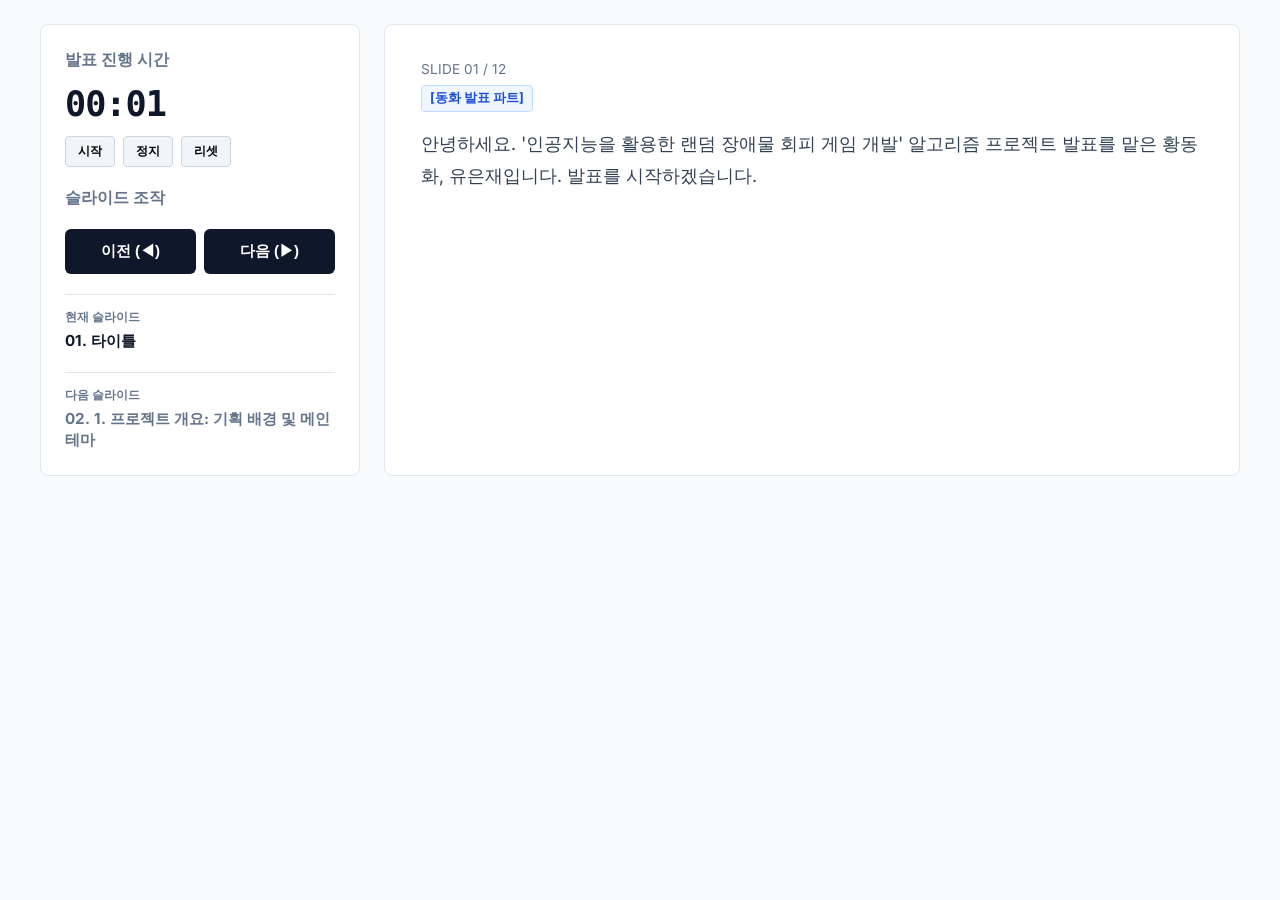
==== commit a4cc430f: "feat: add user demo video and remove simulation slides and scripts" ====
--- a/presenter.html
+++ b/presenter.html
@@ -183,59 +183,59 @@
                 script: "안녕하세요. '인공지능을 활용한 랜덤 장애물 회피 게임 개발' 알고리즘 프로젝트 발표를 맡은 황동화, 유은재입니다. 발표를 시작하겠습니다."
             },
             {
-                title: "02. 개요: 기획 배경 및 메인 테마",
-                speaker: "은재",
-                script: "이 프로젝트는 학교 복도를 달리는 도중에 불규칙하게 다가오는 다른 학생들을 피하며 급식실로 도달하는 3D 러닝 게임입니다. 쿠키런의 회피 메커니즘을 모티브로 하였으며 확률 기반 NPC를 도입해 기획했습니다."
-            },
-            {
-                title: "03. 설계: 시스템 아키텍처 및 구동 로직",
-                speaker: "은재",
-                script: "전체 모듈 구조와 제어 흐름입니다. 결합도를 최대한 낮춰 플레이어 컨트롤, NPC AI, 카메라 쉐이크, 세이브 모듈을 분할 구현했습니다. 오버레이 UI 상태나 사망 시에는 입력 감지를 차단하도록 프레임 루프를 설계했습니다."
-            },
-            {
-                title: "04. 구조: 핵심 자료구조 및 물리 제어",
-                speaker: "동화",
-                script: "무거운 FSM 대신 float 변수 기반 타이머 구조를 이용해 캐릭터 상태를 가볍게 통제합니다. 또한 AABB 충돌 감지 연산과 가중치 기반 무작위 행동 난수 선택, Vector3.Lerp를 혼용한 선형 보간으로 부드러운 NPC 활보를 구현했습니다."
-            },
-            {
-                title: "05. 알고리즘: BFS 기반 장애물 회피 경로 탐색",
-                speaker: "은재",
-                script: "NPC가 복도 구석이나 사물함 벽면에 끼는 버그를 방지하기 위해 BFS 최단경로 탐색 알고리즘을 설계했습니다. 3D 월드의 float 위치를 격자 정수 인덱스로 변환해 BFS를 실행하며, 복도 벽 인덱스를 감지하여 스스로 우회 주행합니다."
-            },
-            {
-                title: "06. BFS 시뮬레이션: 알고리즘 작동 데모",
-                speaker: "은재",
-                script: "실제 유니티 C# BFS 연산을 자바스크립트로 구현한 데모입니다. '랜덤 목적지 탐색'을 클릭하면 실시간으로 BFS 경로를 계산하고 NPC가 LERP 보간 경로를 타고 부드럽게 주행하는 모습을 볼 수 있습니다."
-            },
-            {
-                title: "07. 코드: NPC AI 및 오토스포너",
-                speaker: "은재",
-                script: "Obstacle.cs와 ObstacleSpawner.cs 스크립트 코드입니다. sqrMagnitude를 이용해 플레이어 가시거리 내의 NPC만 BFS 연산을 깨워 구동하게 최적화하였으며, 스폰 시에도 이미 배치된 객체들과의 거리를 검사해 겹침 버그를 차단합니다."
-            },
-            {
-                title: "08. 코드: 플레이어 피격 및 카메라 셰이크",
-                speaker: "동화",
-                script: "PlayerController.cs와 FollowCamera.cs 소스입니다. 피격 시 무적 타이머를 부여해 연쇄 충돌을 방지하며, 3D 멀미 완화와 강한 타격감 연출을 위해 수학적으로 연속적인 Perlin Noise 함수 기반의 유기적 카메라 흔들림을 구현했습니다."
-            },
-            {
-                title: "09. 카메라/피격 연출: 카메라 & 피격 샌드박스",
-                speaker: "동화",
-                script: "카메라 연출 테스트 샌드박스입니다. 달리기 속도에 비례하는 시야각(FOV) 변화와, 장애물 피격 시 스크린 좌표계에 미치는 Perlin Noise 흔들림 오프셋 효과를 직접 테스트할 수 있습니다."
-            },
-            {
-                title: "10. 결과 및 분석: 알고리즘 동작 결과 및 분석",
-                speaker: "은재",
-                script: "선형 보간과 확률 AI가 맞물린 결과, NPC가 자연스럽게 통로로 끼어드는 긴장 구도를 연출했습니다. 게임 리셋 시마다 경로가 매번 다르게 재구축되므로 암기 플레이를 차단하고 다회차 플레이 가치를 증진시켰습니다."
-            },
-            {
-                title: "11. 소감 및 역할: 수행 소감 및 역할 정리",
+                title: "02. 1. 프로젝트 개요: 기획 배경 및 메인 테마",
+                speaker: "은재",
+                script: "이 프로젝트는 학교 복도를 달리는 도중에 불규칙하게 다가오는 다른 학생들을 피하며 급식실로 도달하는 3D 러닝 게임입니다. 쿠키런의 회피 메커니즘을 모티브로 하여 기획했습니다."
+            },
+            {
+                title: "03. 1. 개요: 인게임 그래픽 샷",
+                speaker: "은재",
+                script: "실제 구현된 3D 학교 복도의 모습입니다. 로우폴리 스타일로 모델링했으며, 캐릭터의 이동 속도에 비례해 카메라 시야각이 조율되도록 설계했습니다. 또한 장애물 충돌 시 Perlin Noise 기반의 화면 흔들림 효과로 타격감을 더했습니다."
+            },
+            {
+                title: "04. 2. 시스템 설계: 아키텍처 및 구동 로직",
+                speaker: "은재",
+                script: "프로젝트의 전체 시스템 구성도와 흐름입니다. 플레이어 컨트롤러, NPC AI, 카메라 연출, 세이브 시스템 등 각 모듈을 독립적으로 구성했습니다. 매 프레임 속도와 물리 충돌을 감지하며, UI 활성화 시 조작을 자동 차단하는 예외 처리를 반영했습니다."
+            },
+            {
+                title: "05. 3. 적용 자료구조/알고리즘: 핵심 자료구조 및 물리 제어",
+                speaker: "동화",
+                script: "핵심 상태 관리를 위해 무거운 FSM 대신 float 타이머 변수 연산을 채택해 CPU 연산량을 절감했습니다. 3D 충돌에는 AABB Box Collider를 사용하였으며, LERP 선형 보간을 활용해 NPC가 목적지까지 부드럽게 미끄러지듯 이동하게 구현했습니다."
+            },
+            {
+                title: "06. 4. 핵심 알고리즘: BFS 기반 경로 탐색",
+                speaker: "은재",
+                script: "NPC들이 벽이나 사물함 같은 오브젝트에 멈추는 오작동을 해결하기 위해 BFS 알고리즘을 도입했습니다. 유니티의 3D 공간 좌표를 정수 격자 좌표로 실시간 변환하고, 벽이 있는 인덱스를 장애물로 인식해 자연스럽게 회피 최단 경로를 산출하도록 제작했습니다."
+            },
+            {
+                title: "07. 5. 코드: NPC AI 및 오토스포너",
+                speaker: "은재",
+                script: "Obstacle.cs와 ObstacleSpawner.cs의 핵심 소스코드입니다. 플레이어와 NPC 사이의 sqrMagnitude 가시거리를 연산해, 시야 안에 들어온 NPC만 실시간 BFS를 동작하게 하여 병목 현상을 방지했습니다. 또한 스포너는 생성 전 오브젝트 거리를 체크해 겹침 현상을 방지합니다."
+            },
+            {
+                title: "08. 6. 코드: Player & Camera",
+                speaker: "동화",
+                script: "PlayerController.cs와 FollowCamera.cs 소스코드입니다. 피격 시 무적 쿨타임을 적용해 연속 충돌 버그를 차단했습니다. 카메라는 단순 난수가 아닌 수학적으로 부드러운 Perlin Noise를 기반으로 흔들리게 설계하여 플레이어의 멀미를 방지하고 자연스러운 타격감을 주었습니다."
+            },
+            {
+                title: "09. 7. 게임 시연 영상",
+                speaker: "동화",
+                script: "그럼 실제 게임 구동 시연 영상을 보겠습니다. 플레이어가 학교 복도를 달리며 불규칙하게 횡단하는 학생 NPC들을 점프와 슬라이딩으로 피하며 급식실 골인 지점으로 달려가는 모습을 확인하실 수 있습니다."
+            },
+            {
+                title: "10. 8. 실행 결과 및 분석",
+                speaker: "은재",
+                script: "확률 기반 AI와 LERP 경로 보간이 결합되어 NPC들이 플레이어 진로를 유기적으로 방해하는 긴장감 높은 구도를 만들었습니다. 또한 매번 무작위로 탐색로가 재설정되기 때문에 암기 플레이를 차단하고 다회차 플레이 시에도 새로운 재미를 줍니다."
+            },
+            {
+                title: "11. 9. 소감 및 역할 분담",
                 speaker: "동화/은재",
-                script: "유은재는 3D 배치 디자인과 NPC BFS AI를 코딩했고, 황동화는 플레이어 주행 및 카메라 쉐이크 물리 연산 스크립트를 구현했습니다. 은재는 유니티 컴포넌트 생태계를 체득했고, 동화는 애니메이터와 물리 코드 동기화를 배웠습니다."
-            },
-            {
-                title: "12. 부록: AI 활용 및 저장소",
-                speaker: "동화",
-                script: "마우스 축 감도 보정 및 유니티 Animator가 임의로 회전값을 덮어써 캐릭터 각도가 뒤틀리던 물리 마스킹 버그 등을 디버깅하는 프로세스에서 AI의 도움을 받았습니다. 이상 발표를 마칩니다. 감사합니다."
+                script: "역할 분담 및 소감입니다. 유은재는 NPC 가중치 결정, BFS 알고리즘 및 UI 기획을 담당했고 유니티 생태계를 배웠습니다. 황동화는 플레이어 주행 로직 및 카메라 흔들림을 구현하며 애니메이터와 코드 간의 유기적 맞물림을 깊이 이해하게 되었습니다."
+            },
+            {
+                title: "12. 부록: AI 활용 & 저장소",
+                speaker: "동화",
+                script: "캐릭터 회전 및 애니메이터 마스킹 디버깅 단계에서 생성형 AI를 활용해 문제의 원인을 효율적으로 찾아 해결했습니다. 전체 소스코드는 GitHub 저장소에 올라가 있어 누구나 확인하고 실행해 보실 수 있습니다. 감사합니다."
             }
         ];
 
